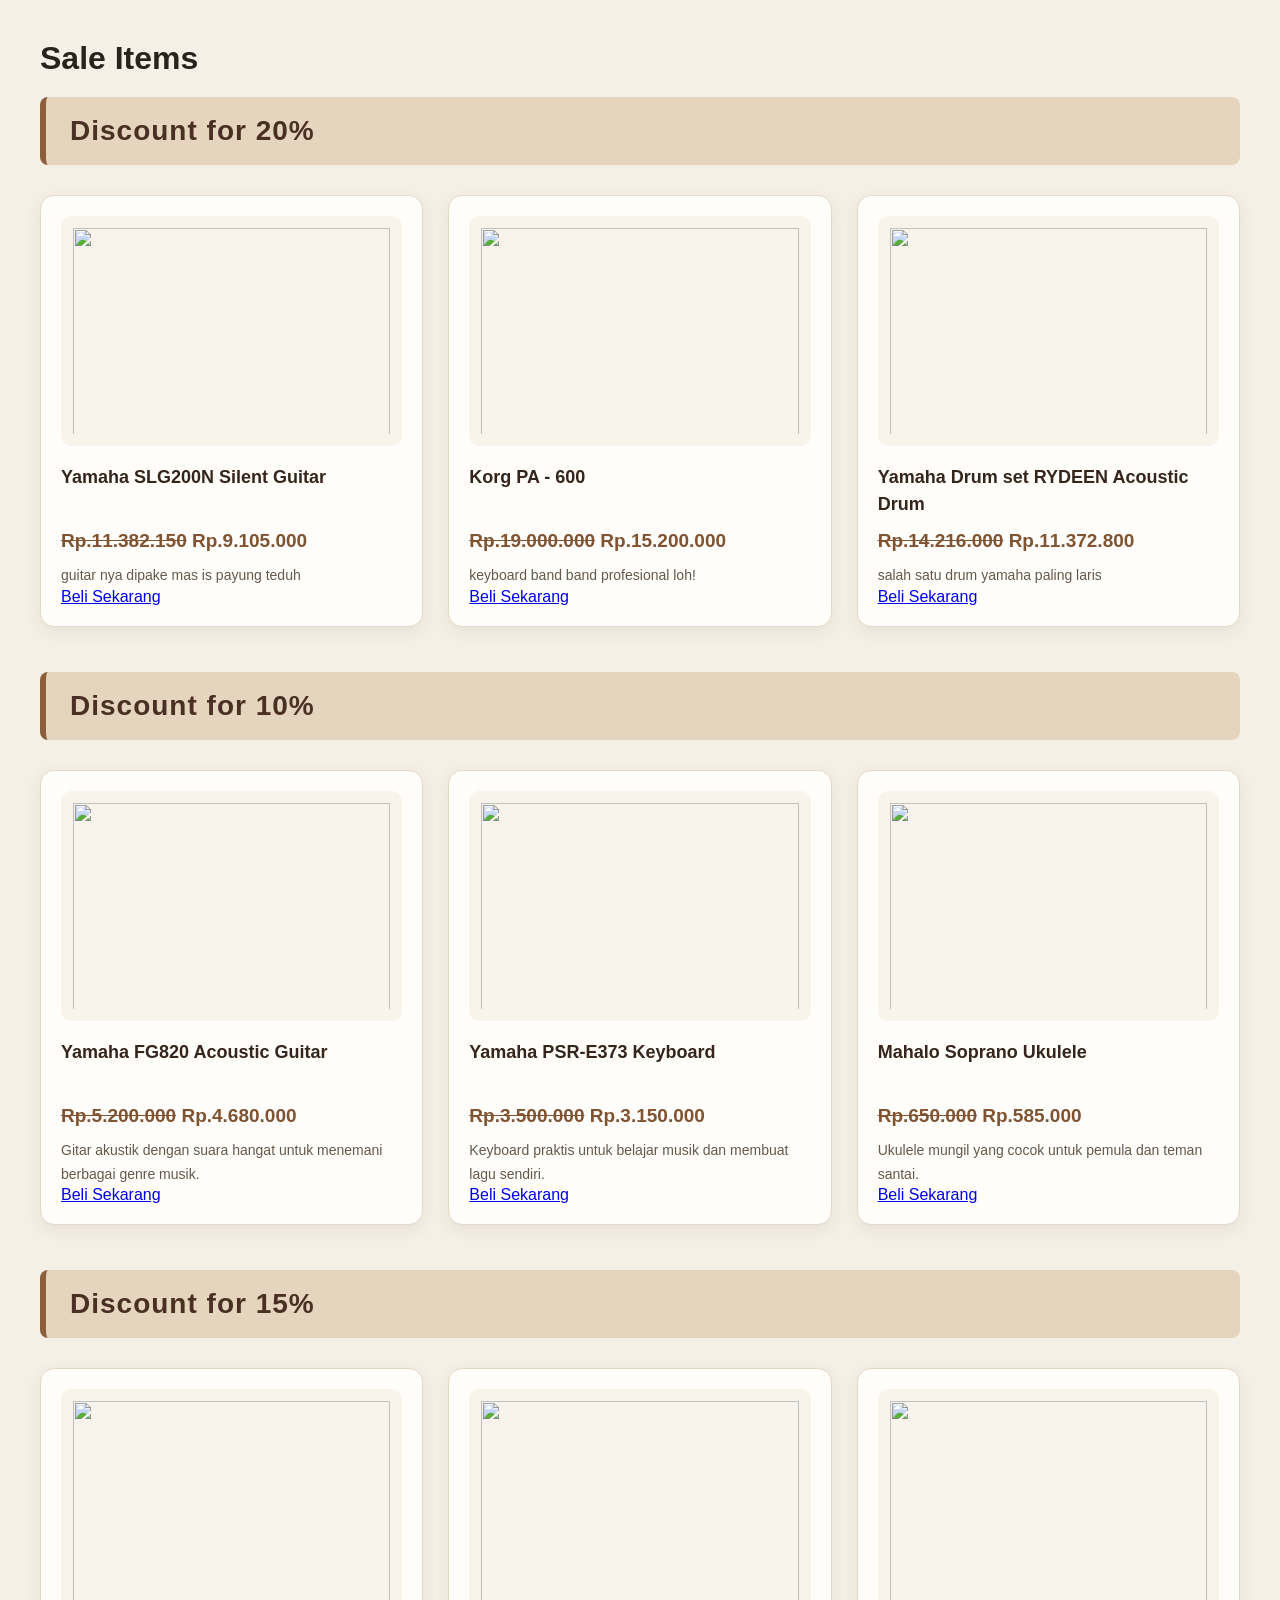
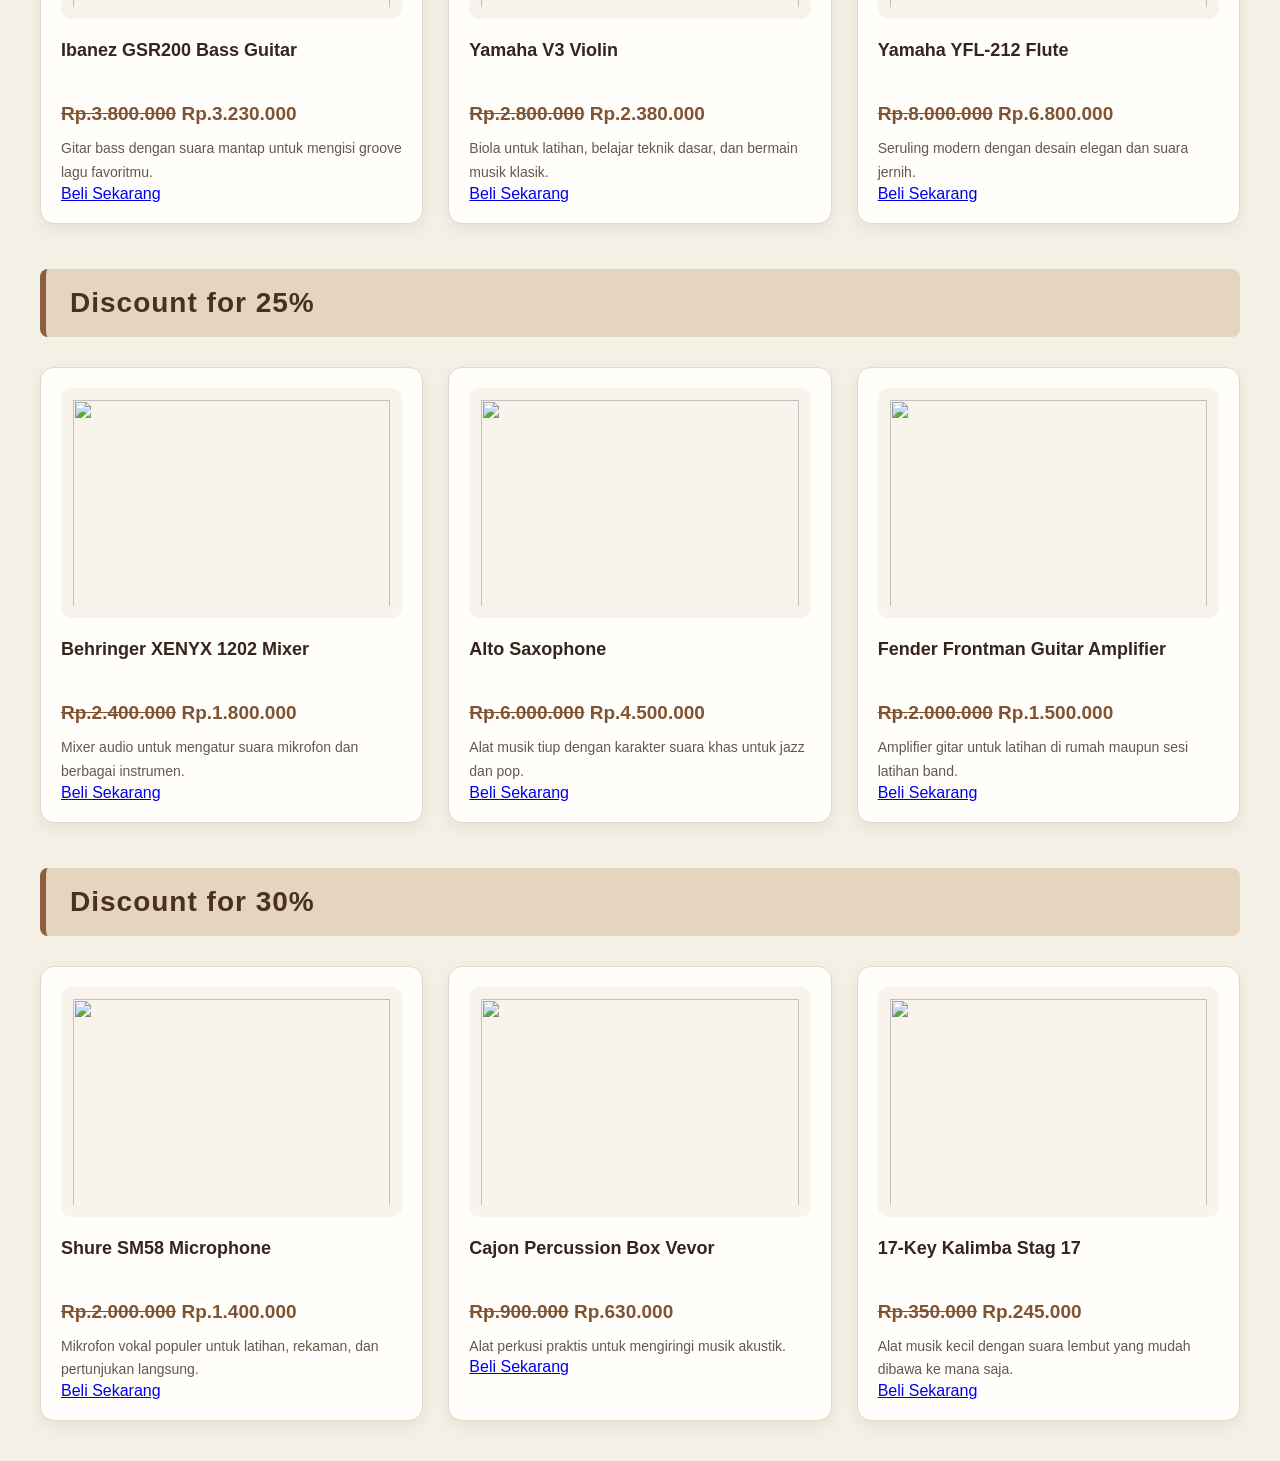
==== index.html @ f2dbce44 "Add files via upload" ====
<!DOCTYPE html>
<html>
<head>
    <title>.::Index::.</title>
    <link rel="stylesheet" href="prod.css">
</head>
<body>

<h1>Sale Items</h1>

<div class="produk">

<h2>Discount for 20%</h2>

    <div class="barang">
        <img src="img/slg200n.jpg">
        <h3>Yamaha SLG200N Silent Guitar</h3>
        <p class="harga"><s>Rp.11.382.150</s> <b>Rp.9.105.000</b></p>
        <p>guitar nya dipake mas is payung teduh</p>
        <a class="beli" href="pembelian.html?produk=Yamaha%20SLG200N%20Silent%20Guitar&harga=9105000">Beli Sekarang</a>
    </div>

    <div class="barang">
        <img src="img/keyboard1.jpg">
        <h3>Korg PA - 600</h3>
        <p class="harga"><s>Rp.19.000.000</s> <b>Rp.15.200.000</b></p>
        <p>keyboard band band profesional loh!</p>
        <a class="beli" href="pembelian.html?produk=Korg%20PA-600&harga=15200000">Beli Sekarang</a>
    </div>

    <div class="barang">
        <img src="img/drum1.jpg">
        <h3>Yamaha Drum set RYDEEN Acoustic Drum</h3>
        <p class="harga"><s>Rp.14.216.000</s> <b>Rp.11.372.800</b></p>
        <p>salah satu drum yamaha paling laris</p>
        <a class="beli" href="pembelian.html?produk=Yamaha%20Drum%20RYDEEN&harga=11372800">Beli Sekarang</a>
    </div>

<h2>Discount for 10%</h2>

    <div class="barang">
        <img src="img/fg820.jpg">
        <h3>Yamaha FG820 Acoustic Guitar</h3>
        <p class="harga"><s>Rp.5.200.000</s> <b>Rp.4.680.000</b></p>
        <p>Gitar akustik dengan suara hangat untuk menemani berbagai genre musik.</p>
        <a class="beli" href="pembelian.html?produk=Yamaha%20FG820%20Acoustic%20Guitar&harga=4680000">Beli Sekarang</a>
    </div>

    <div class="barang">
        <img src="img/e373.jpg">
        <h3>Yamaha PSR-E373 Keyboard</h3>
        <p class="harga"><s>Rp.3.500.000</s> <b>Rp.3.150.000</b></p>
        <p>Keyboard praktis untuk belajar musik dan membuat lagu sendiri.</p>
        <a class="beli" href="pembelian.html?produk=Yamaha%20PSR-E373&harga=3150000">Beli Sekarang</a>
    </div>

    <div class="barang">
        <img src="img/mahalo.jpg">
        <h3>Mahalo Soprano Ukulele</h3>
        <p class="harga"><s>Rp.650.000</s> <b>Rp.585.000</b></p>
        <p>Ukulele mungil yang cocok untuk pemula dan teman santai.</p>
        <a class="beli" href="pembelian.html?produk=Mahalo%20Soprano%20Ukulele&harga=585000">Beli Sekarang</a>
    </div>

<h2>Discount for 15%</h2>

    <div class="barang">
        <img src="img/gsr200.jpg">
        <h3>Ibanez GSR200 Bass Guitar</h3>
        <p class="harga"><s>Rp.3.800.000</s> <b>Rp.3.230.000</b></p>
        <p>Gitar bass dengan suara mantap untuk mengisi groove lagu favoritmu.</p>
        <a class="beli" href="pembelian.html?produk=Ibanez%20GSR200%20Bass%20Guitar&harga=3230000">Beli Sekarang</a>
    </div>

    <div class="barang">
        <img src="img/v3violin.jpg">
        <h3>Yamaha V3 Violin</h3>
        <p class="harga"><s>Rp.2.800.000</s> <b>Rp.2.380.000</b></p>
        <p>Biola untuk latihan, belajar teknik dasar, dan bermain musik klasik.</p>
        <a class="beli" href="pembelian.html?produk=Yamaha%20V3%20Violin&harga=2380000">Beli Sekarang</a>
    </div>

    <div class="barang">
        <img src="img/yfl212.jpg">
        <h3>Yamaha YFL-212 Flute</h3>
        <p class="harga"><s>Rp.8.000.000</s> <b>Rp.6.800.000</b></p>
        <p>Seruling modern dengan desain elegan dan suara jernih.</p>
        <a class="beli" href="pembelian.html?produk=Yamaha%20YFL-212%20Flute&harga=6800000">Beli Sekarang</a>
    </div>

<h2>Discount for 25%</h2>

    <div class="barang">
        <img src="img/xenyx1202.jpg">
        <h3>Behringer XENYX 1202 Mixer</h3>
        <p class="harga"><s>Rp.2.400.000</s> <b>Rp.1.800.000</b></p>
        <p>Mixer audio untuk mengatur suara mikrofon dan berbagai instrumen.</p>
        <a class="beli" href="pembelian.html?produk=Behringer%20XENYX%201202&harga=1800000">Beli Sekarang</a>
    </div>

    <div class="barang">
        <img src="img/altosax.jpg">
        <h3>Alto Saxophone</h3>
        <p class="harga"><s>Rp.6.000.000</s> <b>Rp.4.500.000</b></p>
        <p>Alat musik tiup dengan karakter suara khas untuk jazz dan pop.</p>
        <a class="beli" href="pembelian.html?produk=Alto%20Saxophone&harga=4500000">Beli Sekarang</a>
    </div>

    <div class="barang">
        <img src="img/20g.jpg">
        <h3>Fender Frontman Guitar Amplifier</h3>
        <p class="harga"><s>Rp.2.000.000</s> <b>Rp.1.500.000</b></p>
        <p>Amplifier gitar untuk latihan di rumah maupun sesi latihan band.</p>
        <a class="beli" href="pembelian.html?produk=Fender%20Frontman%20Guitar%20Amplifier&harga=1500000">Beli Sekarang</a>
    </div>

<h2>Discount for 30%</h2>

    <div class="barang">
        <img src="img/sm58.jpg">
        <h3>Shure SM58 Microphone</h3>
        <p class="harga"><s>Rp.2.000.000</s> <b>Rp.1.400.000</b></p>
        <p>Mikrofon vokal populer untuk latihan, rekaman, dan pertunjukan langsung.</p>
        <a class="beli" href="pembelian.html?produk=Shure%20SM58%20Microphone&harga=1400000">Beli Sekarang</a>
    </div>

    <div class="barang">
        <img src="img/vevor'.jpg">
        <h3>Cajon Percussion Box Vevor</h3>
        <p class="harga"><s>Rp.900.000</s> <b>Rp.630.000</b></p>
        <p>Alat perkusi praktis untuk mengiringi musik akustik.</p>
        <a class="beli" href="pembelian.html?produk=Cajon%20Percussion%20Box%20Vevor&harga=630000">Beli Sekarang</a>
    </div>

    <div class="barang">
        <img src="img/s17.jpg">
        <h3>17-Key Kalimba Stag 17</h3>
        <p class="harga"><s>Rp.350.000</s> <b>Rp.245.000</b></p>
        <p>Alat musik kecil dengan suara lembut yang mudah dibawa ke mana saja.</p>
        <a class="beli" href="pembelian.html?produk=17-Key%20Kalimba%20Stag%2017&harga=245000">Beli Sekarang</a>
    </div>

</div>

</body>
</html>
---- prod.css ----
/* ==============================
   BERKAH JAYA MUSIK
   Theme: Cream, White & Brown
   ============================== */

* {
    margin: 0;
    padding: 0;
    box-sizing: border-box;
}

body {
    font-family: Arial, Helvetica, sans-serif;
    background-color: #F5F0E6;
    color: #29231D;
    padding: 40px;
}

/* CONTAINER PRODUK */

.produk {
    max-width: 1400px;
    margin: 0 auto;
    display: grid;
    grid-template-columns: repeat(3, minmax(0, 1fr));
    gap: 25px;
    align-items: stretch;
}

/* JUDUL MERK GITAR */

.produk h2 {
    grid-column: 1 / -1;
    font-size: 28px;
    color: #4A3024;
    background-color: #E6D5BE;
    padding: 18px 24px;
    border-left: 6px solid #8B5E3C;
    border-radius: 8px;
    margin-top: 20px;
    margin-bottom: 5px;
    letter-spacing: 1px;
}

/* KARTU BARANG */

.barang {
    background-color: #FFFEFA;
    border: 1px solid #E4D8C8;
    border-radius: 14px;
    padding: 20px;
    text-align: left;
    box-shadow: 0 5px 15px rgba(65, 43, 29, 0.08);
    transition: transform 0.3s ease,
                box-shadow 0.3s ease;
    overflow: hidden;
}

/* EFEK HOVER */

.barang:hover {
    transform: translateY(-7px);
    box-shadow: 0 12px 25px rgba(65, 43, 29, 0.16);
    border-color: #B18A65;
}

/* GAMBAR GITAR */

.barang img {
    width: 100%;
    height: 230px;
    object-fit: contain;
    background-color: #F8F4EC;
    border-radius: 10px;
    padding: 12px;
    margin-bottom: 18px;
    transition: transform 0.3s ease;
}

.barang:hover img {
    transform: scale(1.04);
}

/* NAMA PRODUK */

.barang h3 {
    font-size: 18px;
    line-height: 1.5;
    color: #35251C;
    margin-bottom: 12px;
    min-height: 54px;
}

/* HARGA PRODUK */

.barang .harga {
    font-size: 19px;
    font-weight: bold;
    color: #805333;
    margin-bottom: 12px;
}

/* DESKRIPSI PRODUK */

.barang p:not(.harga) {
    font-size: 14px;
    line-height: 1.7;
    color: #65584C;
}

/* RESPONSIVE TABLET */

@media screen and (max-width: 1000px) {
    body {
        padding: 25px;
    }

    .produk {
        grid-template-columns: repeat(2, minmax(0, 1fr));
        gap: 20px;
    }

    .barang img {
        height: 210px;
    }
}

/* RESPONSIVE HP */

@media screen and (max-width: 600px) {
    body {
        padding: 15px;
    }

    .produk {
        grid-template-columns: 1fr;
        gap: 16px;
    }

    .produk h2 {
        font-size: 23px;
        padding: 15px 18px;
        margin-top: 15px;
    }

    .barang {
        padding: 16px;
    }

    .barang img {
        height: 220px;
    }

    .barang h3 {
        font-size: 17px;
        min-height: auto;
    }

    .barang .harga {
        font-size: 18px;
    }

```css
/* DROPDOWN KATALOG PER MERK */

body {
    background-color: #F5F0E6;
    color: #29231D;
    font-family: Arial, Helvetica, sans-serif;
    padding: 30px;
}

body > h1 {
    text-align: center;
    color: #4A3024;
    margin-bottom: 30px;
    font-size: 36px;
}

.produk {
    max-width: 1400px;
    margin: auto;
}

/* KOTAK DROPDOWN */

.kategori {
    background-color: #FFFEFA;
    border: 1px solid #E4D8C8;
    border-radius: 12px;
    margin-bottom: 15px;
    overflow: hidden;
    box-shadow: 0 4px 12px rgba(65, 43, 29, 0.08);
}

/* NAMA MERK */

.kategori summary {
    background-color: #E6D5BE;
    color: #4A3024;
    padding: 20px 24px;
    font-size: 21px;
    font-weight: bold;
    cursor: pointer;
    list-style: none;
    transition: background-color 0.3s ease;
}

.kategori summary::-webkit-details-marker {
    display: none;
}

.kategori summary::after {
    content: "+";
    float: right;
    font-size: 25px;
    line-height: 20px;
}

.kategori[open] summary::after {
    content: "\2212";
}

.kategori summary:hover {
    background-color: #D9C2A5;
}

/* DAFTAR PRODUK DI DALAM DROPDOWN */

.daftar-barang {
    display: grid;
    grid-template-columns: repeat(3, minmax(0, 1fr));
    gap: 22px;
    padding: 22px;
}

/* KARTU PRODUK */

.barang {
    background-color: #FFFEFA;
    border: 1px solid #E4D8C8;
    border-radius: 12px;
    padding: 18px;
    box-shadow: 0 4px 12px rgba(65, 43, 29, 0.06);
    transition: transform 0.3s ease, box-shadow 0.3s ease;
}

.barang:hover {
    transform: translateY(-5px);
    box-shadow: 0 10px 20px rgba(65, 43, 29, 0.13);
}

.barang img {
    width: 100%;
    height: 220px;
    object-fit: contain;
    background-color: #F8F4EC;
    border-radius: 8px;
    padding: 10px;
    margin-bottom: 15px;
}

.barang h3 {
    color: #35251C;
    font-size: 18px;
    line-height: 1.5;
    margin-bottom: 10px;
}

.barang .harga {
    color: #805333;
    font-size: 18px;
    font-weight: bold;
    margin-bottom: 10px;
}

.barang p:not(.harga) {
    color: #65584C;
    font-size: 14px;
    line-height: 1.6;
}

/* TABLET */

@media screen and (max-width: 1000px) {
    .daftar-barang {
        grid-template-columns: repeat(2, minmax(0, 1fr));
        gap: 16px;
        padding: 16px;
    }
}

/* HP */

@media screen and (max-width: 600px) {
    body {
        padding: 15px;
    }

    body > h1 {
        font-size: 28px;
    }

    .kategori summary {
        padding: 16px;
        font-size: 18px;
    }

    .daftar-barang {
        grid-template-columns: 1fr;
        padding: 12px;
    }

    .barang img {
        height: 200px;
    }

    
.beli {
    display: inline-block;
    margin-top: 12px;
    padding: 10px 18px;
    background: #182848;
    color: white;
    text-decoration: none;
    border-radius: 5px;
    font-weight: bold;
    transition: 0.3s;
}

.beli:hover {
    background: #d35400;
    transform: translateY(-2px);
}

.beli {
    display: inline-block;
    margin-top: 12px;
    padding: 10px 18px;
    background: #182848;
    color: white;
    text-decoration: none;
    border-radius: 5px;
    font-weight: bold;
    transition: 0.3s;
}

.beli:hover {
    background: #d35400;
}
}
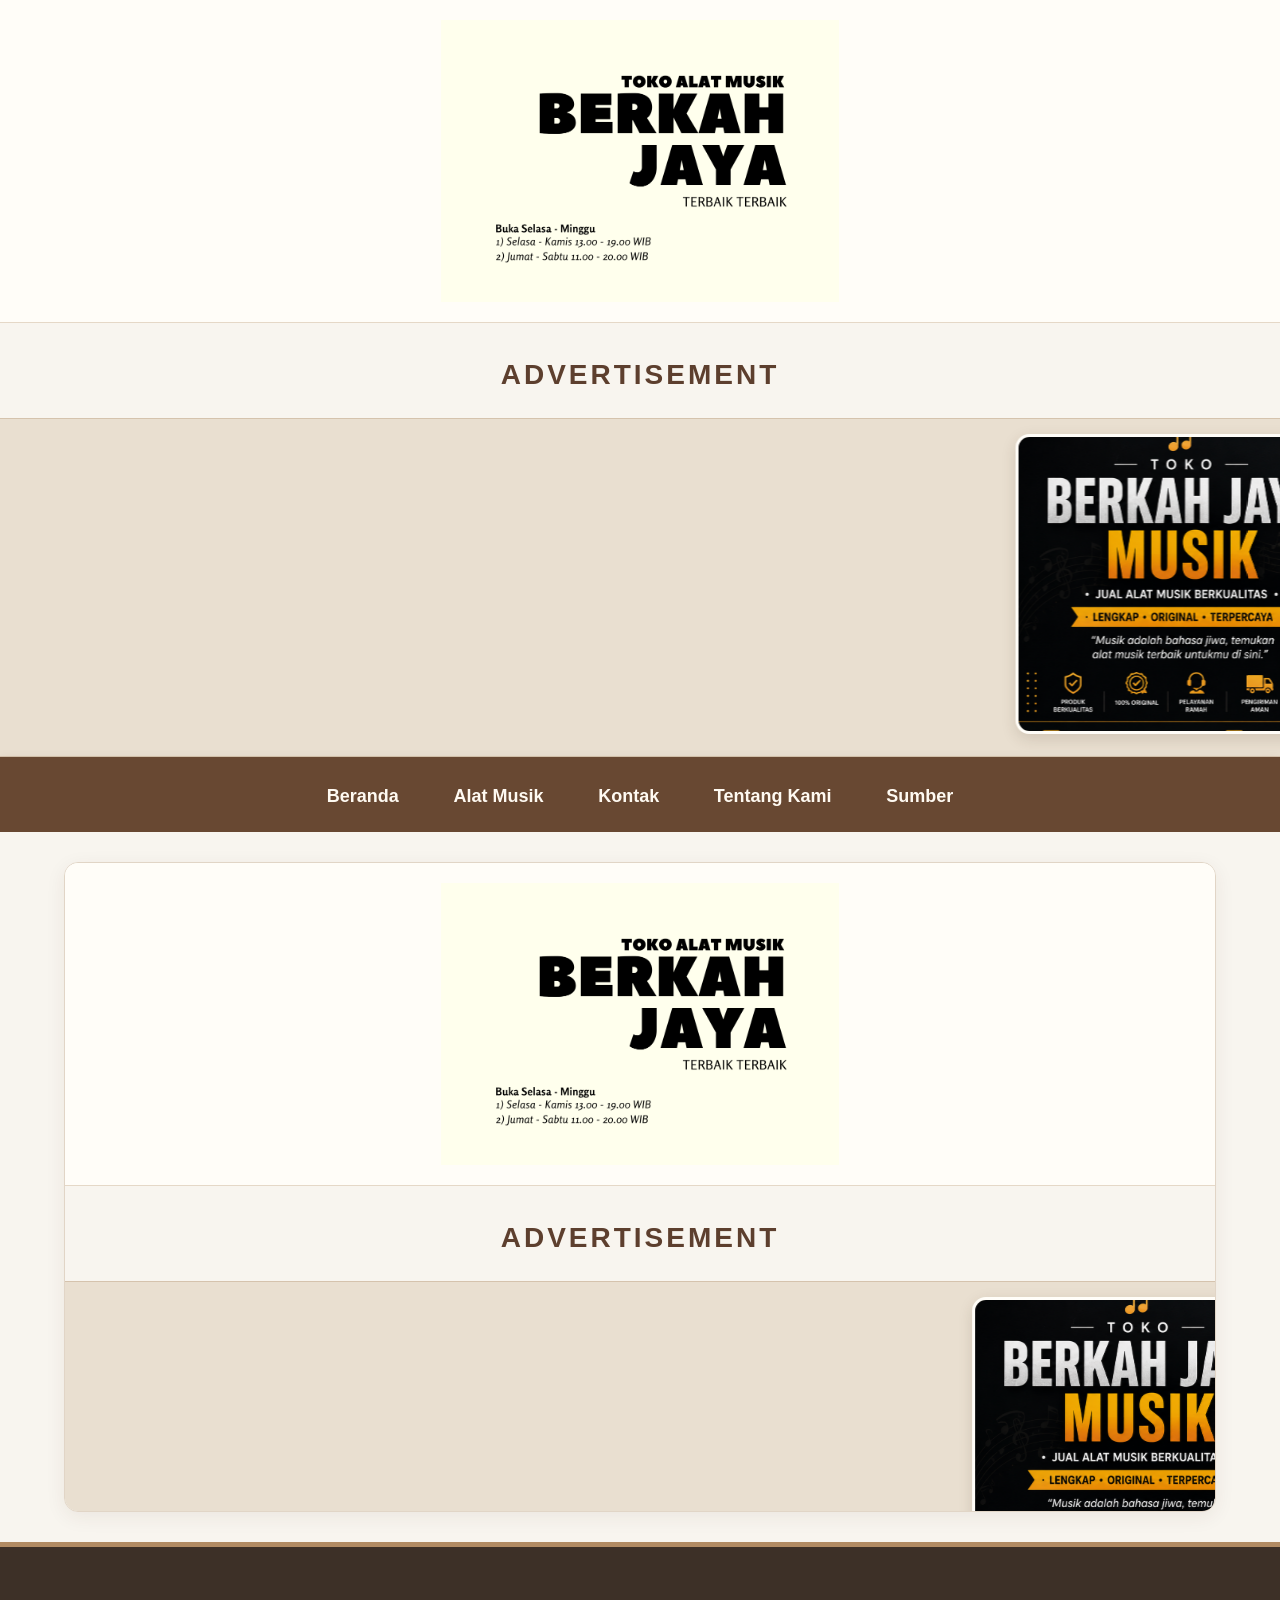
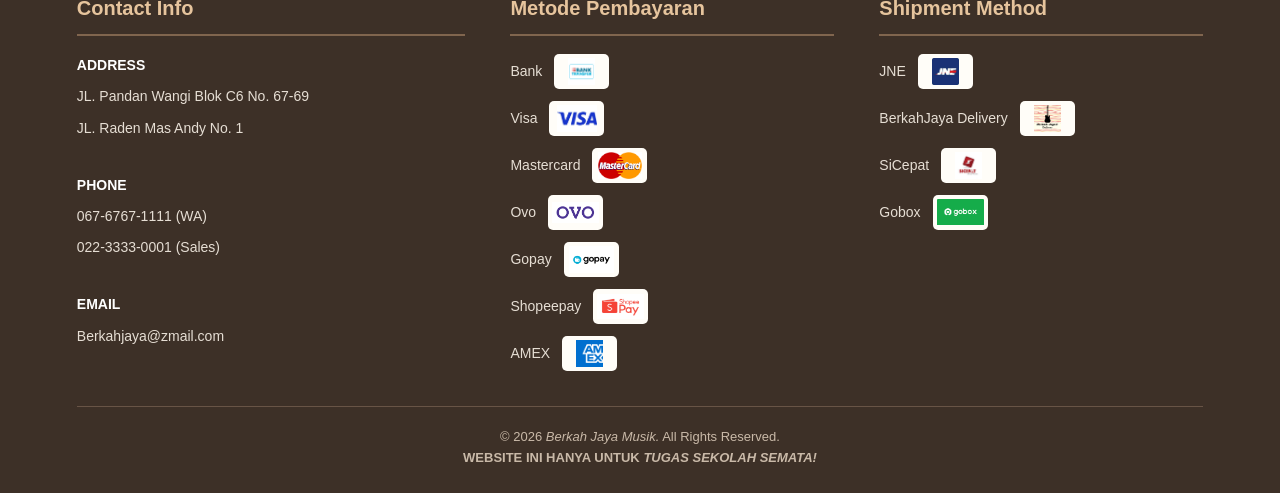
==== commit 68acc0fa: "Update and rename Website Toko Alat Musik Daffa.html to index.html" ====
--- a/index.html
+++ b/index.html
@@ -1,147 +1,137 @@
-
-<!DOCTYPE html>
 <html>
-<head>
-    <title>.::Index::.</title>
-    <link rel="stylesheet" href="prod.css">
+<head>	
+	<title>Berkah Jaya Musik</title>
+	<link rel="stylesheet" href="design_final.css">
 </head>
 <body>
+<header align="center">
 
-<h1>Sale Items</h1>
+	<img src="img/header1.png" width="600" height="423"></img>
 
-<div class="produk">
+</header>
 
-<h2>Discount for 20%</h2>
 
-    <div class="barang">
-        <img src="img/slg200n.jpg">
-        <h3>Yamaha SLG200N Silent Guitar</h3>
-        <p class="harga"><s>Rp.11.382.150</s> <b>Rp.9.105.000</b></p>
-        <p>guitar nya dipake mas is payung teduh</p>
-        <a class="beli" href="pembelian.html?produk=Yamaha%20SLG200N%20Silent%20Guitar&harga=9105000">Beli Sekarang</a>
+	<h1 align="center">ADVERTISEMENT</h1>
+	<marquee behavior="scroll" direction="left" scrollamount="10">
+		<img src="img/banner.png" width="800" height="450">
+		<img src="img/banner 2.png" width="800" height="450">
+		<img src="img/banner 3.png" width="800" height="450">
+</marquee>
+
+<nav><font size="5">
+	<a href="beranda.html" target="konten">Beranda</a>
+	<a href="produk.html" target="konten">Alat Musik</a>
+	<a href="kontak.html" target="konten">Kontak</a>
+    <a href="aboutus.html" target="konten">Tentang Kami</a>
+    <a href="sumber.html" target="konten">Sumber</a>
+
+</font></nav>
+<main>
+	<iframe name="konten" src="index.html" width="100%" height="600"></iframe>
+</main>
+<footer>
+
+    <div class="footer-container">
+        <div class="footer-column">
+
+            <h3>Contact Info</h3>
+            <p><b>ADDRESS</b></p>
+            <p>JL. Pandan Wangi Blok C6 No. 67-69</p>
+            <p>JL. Raden Mas Andy No. 1</p>
+            <br>
+
+            <p><b>PHONE</b></p>
+            <p>067-6767-1111 (WA)</p>
+            <p>022-3333-0001 (Sales)</p>
+            <br>
+
+            <p><b>EMAIL</b></p>
+            <p>Berkahjaya@zmail.com</p>
+
+        </div>
+
+
+        <div class="footer-column">
+
+            <h3>Metode Pembayaran</h3>
+
+            <ul>
+                <li>
+                  Bank
+                    <img src="img/bank.png" alt="Bank">
+                </li>
+
+                <li>
+                    Visa
+                    <img src="img/visa.jpg" alt="Visa">
+                </li>
+
+                <li>
+                    Mastercard
+                    <img src="img/mastercard.png" alt="Mastercard">
+                </li>
+
+                <li>
+                    Ovo
+                    <img src="img/ovo.png" alt="Ovo">
+                </li>
+
+                <li>
+                    Gopay
+                    <img src="img/gopay.png" alt="Gopay">
+                </li>
+
+                <li>
+                    Shopeepay
+                    <img src="img/shopeepay.png" alt="Shopeepay">
+                </li>
+
+                <li>
+                    AMEX
+                    <img src="img/amex.png" alt="AMEX">
+                </li>
+            </ul>
+
+        </div>
+
+
+        <div class="footer-column">
+
+            <h3>Shipment Method</h3>
+
+            <ul>
+                <li>
+                    JNE
+                    <img src="img/jne.jpg" alt="JNE">
+                </li>
+
+                <li>
+                    BerkahJaya Delivery
+                    <img src="img/logo (1).png" alt="BerkahJaya Delivery">
+                </li>
+
+                <li>
+                    SiCepat
+                    <img src="img/sicepat.jpg" alt="SiCepat">
+                </li>
+
+                <li>
+                    Gobox
+                    <img src="img/gobox.png" alt="Gobox">
+                </li>
+            </ul>
+
+        </div>
+
     </div>
 
-    <div class="barang">
-        <img src="img/keyboard1.jpg">
-        <h3>Korg PA - 600</h3>
-        <p class="harga"><s>Rp.19.000.000</s> <b>Rp.15.200.000</b></p>
-        <p>keyboard band band profesional loh!</p>
-        <a class="beli" href="pembelian.html?produk=Korg%20PA-600&harga=15200000">Beli Sekarang</a>
+
+    <div class="footer-bottom">
+        <p>&copy; 2026 <i>Berkah Jaya Musik.</i> All Rights Reserved.</p>
+        <p><b>WEBSITE INI HANYA UNTUK <i>TUGAS SEKOLAH SEMATA!</i></b></p>
     </div>
 
-    <div class="barang">
-        <img src="img/drum1.jpg">
-        <h3>Yamaha Drum set RYDEEN Acoustic Drum</h3>
-        <p class="harga"><s>Rp.14.216.000</s> <b>Rp.11.372.800</b></p>
-        <p>salah satu drum yamaha paling laris</p>
-        <a class="beli" href="pembelian.html?produk=Yamaha%20Drum%20RYDEEN&harga=11372800">Beli Sekarang</a>
-    </div>
-
-<h2>Discount for 10%</h2>
-
-    <div class="barang">
-        <img src="img/fg820.jpg">
-        <h3>Yamaha FG820 Acoustic Guitar</h3>
-        <p class="harga"><s>Rp.5.200.000</s> <b>Rp.4.680.000</b></p>
-        <p>Gitar akustik dengan suara hangat untuk menemani berbagai genre musik.</p>
-        <a class="beli" href="pembelian.html?produk=Yamaha%20FG820%20Acoustic%20Guitar&harga=4680000">Beli Sekarang</a>
-    </div>
-
-    <div class="barang">
-        <img src="img/e373.jpg">
-        <h3>Yamaha PSR-E373 Keyboard</h3>
-        <p class="harga"><s>Rp.3.500.000</s> <b>Rp.3.150.000</b></p>
-        <p>Keyboard praktis untuk belajar musik dan membuat lagu sendiri.</p>
-        <a class="beli" href="pembelian.html?produk=Yamaha%20PSR-E373&harga=3150000">Beli Sekarang</a>
-    </div>
-
-    <div class="barang">
-        <img src="img/mahalo.jpg">
-        <h3>Mahalo Soprano Ukulele</h3>
-        <p class="harga"><s>Rp.650.000</s> <b>Rp.585.000</b></p>
-        <p>Ukulele mungil yang cocok untuk pemula dan teman santai.</p>
-        <a class="beli" href="pembelian.html?produk=Mahalo%20Soprano%20Ukulele&harga=585000">Beli Sekarang</a>
-    </div>
-
-<h2>Discount for 15%</h2>
-
-    <div class="barang">
-        <img src="img/gsr200.jpg">
-        <h3>Ibanez GSR200 Bass Guitar</h3>
-        <p class="harga"><s>Rp.3.800.000</s> <b>Rp.3.230.000</b></p>
-        <p>Gitar bass dengan suara mantap untuk mengisi groove lagu favoritmu.</p>
-        <a class="beli" href="pembelian.html?produk=Ibanez%20GSR200%20Bass%20Guitar&harga=3230000">Beli Sekarang</a>
-    </div>
-
-    <div class="barang">
-        <img src="img/v3violin.jpg">
-        <h3>Yamaha V3 Violin</h3>
-        <p class="harga"><s>Rp.2.800.000</s> <b>Rp.2.380.000</b></p>
-        <p>Biola untuk latihan, belajar teknik dasar, dan bermain musik klasik.</p>
-        <a class="beli" href="pembelian.html?produk=Yamaha%20V3%20Violin&harga=2380000">Beli Sekarang</a>
-    </div>
-
-    <div class="barang">
-        <img src="img/yfl212.jpg">
-        <h3>Yamaha YFL-212 Flute</h3>
-        <p class="harga"><s>Rp.8.000.000</s> <b>Rp.6.800.000</b></p>
-        <p>Seruling modern dengan desain elegan dan suara jernih.</p>
-        <a class="beli" href="pembelian.html?produk=Yamaha%20YFL-212%20Flute&harga=6800000">Beli Sekarang</a>
-    </div>
-
-<h2>Discount for 25%</h2>
-
-    <div class="barang">
-        <img src="img/xenyx1202.jpg">
-        <h3>Behringer XENYX 1202 Mixer</h3>
-        <p class="harga"><s>Rp.2.400.000</s> <b>Rp.1.800.000</b></p>
-        <p>Mixer audio untuk mengatur suara mikrofon dan berbagai instrumen.</p>
-        <a class="beli" href="pembelian.html?produk=Behringer%20XENYX%201202&harga=1800000">Beli Sekarang</a>
-    </div>
-
-    <div class="barang">
-        <img src="img/altosax.jpg">
-        <h3>Alto Saxophone</h3>
-        <p class="harga"><s>Rp.6.000.000</s> <b>Rp.4.500.000</b></p>
-        <p>Alat musik tiup dengan karakter suara khas untuk jazz dan pop.</p>
-        <a class="beli" href="pembelian.html?produk=Alto%20Saxophone&harga=4500000">Beli Sekarang</a>
-    </div>
-
-    <div class="barang">
-        <img src="img/20g.jpg">
-        <h3>Fender Frontman Guitar Amplifier</h3>
-        <p class="harga"><s>Rp.2.000.000</s> <b>Rp.1.500.000</b></p>
-        <p>Amplifier gitar untuk latihan di rumah maupun sesi latihan band.</p>
-        <a class="beli" href="pembelian.html?produk=Fender%20Frontman%20Guitar%20Amplifier&harga=1500000">Beli Sekarang</a>
-    </div>
-
-<h2>Discount for 30%</h2>
-
-    <div class="barang">
-        <img src="img/sm58.jpg">
-        <h3>Shure SM58 Microphone</h3>
-        <p class="harga"><s>Rp.2.000.000</s> <b>Rp.1.400.000</b></p>
-        <p>Mikrofon vokal populer untuk latihan, rekaman, dan pertunjukan langsung.</p>
-        <a class="beli" href="pembelian.html?produk=Shure%20SM58%20Microphone&harga=1400000">Beli Sekarang</a>
-    </div>
-
-    <div class="barang">
-        <img src="img/vevor'.jpg">
-        <h3>Cajon Percussion Box Vevor</h3>
-        <p class="harga"><s>Rp.900.000</s> <b>Rp.630.000</b></p>
-        <p>Alat perkusi praktis untuk mengiringi musik akustik.</p>
-        <a class="beli" href="pembelian.html?produk=Cajon%20Percussion%20Box%20Vevor&harga=630000">Beli Sekarang</a>
-    </div>
-
-    <div class="barang">
-        <img src="img/s17.jpg">
-        <h3>17-Key Kalimba Stag 17</h3>
-        <p class="harga"><s>Rp.350.000</s> <b>Rp.245.000</b></p>
-        <p>Alat musik kecil dengan suara lembut yang mudah dibawa ke mana saja.</p>
-        <a class="beli" href="pembelian.html?produk=17-Key%20Kalimba%20Stag%2017&harga=245000">Beli Sekarang</a>
-    </div>
-
-</div>
-
+</footer>
 </body>
 </html>
+	
--- a/design_final.css
+++ b/design_final.css
@@ -0,0 +1,362 @@
+/* =====================================
+   BERKAH JAYA MUSIK
+   Cream - Wood Brown - Blue
+===================================== */
+
+/* RESET */
+
+* {
+    margin: 0;
+    padding: 0;
+    box-sizing: border-box;
+}
+
+body {
+    font-family: 'Segoe UI', Arial, sans-serif;
+    background-color: #f8f5ef;
+    color: #332820;
+    line-height: 1.6;
+}
+
+
+/* =====================================
+   HEADER
+===================================== */
+
+header {
+    background-color: #fffdf8;
+    padding: 20px;
+    text-align: center;
+
+    border-bottom: 1px solid #e5d8c7;
+}
+
+header img {
+    width: 400px;
+    height: 282px;
+    object-fit: contain;
+
+    transition: transform 0.3s ease;
+}
+
+header img:hover {
+    transform: scale(1.05);
+}
+
+
+/* =====================================
+   ADVERTISEMENT
+===================================== */
+
+h1 {
+    color: #5d3f2e;
+    font-size: 28px;
+    font-weight: 800;
+
+    text-align: center;
+    letter-spacing: 3px;
+
+    margin: 30px 0 20px;
+}
+
+/* Area banner */
+
+marquee {
+    display: block;
+
+    background-color: #e9dfd0;
+    padding: 15px 0;
+
+    border-top: 1px solid #d5c3ad;
+    border-bottom: 1px solid #d5c3ad;
+}
+
+/* Gambar banner */
+
+marquee img {
+    width: 650px;
+    height: 300px;
+
+    object-fit: cover;
+
+    margin: 0 12px;
+
+    border-radius: 14px;
+    border: 3px solid #fffdf8;
+
+    box-shadow: 0 5px 15px rgba(70, 48, 30, 0.15);
+}
+
+
+/* =====================================
+   NAVIGATION
+===================================== */
+
+nav {
+    background-color: #684832;
+
+    display: flex;
+    justify-content: center;
+    align-items: center;
+
+    gap: 15px;
+    padding: 18px 20px;
+
+    box-shadow: 0 4px 12px rgba(65, 43, 27, 0.12);
+}
+
+/* Link navigasi */
+
+nav a {
+    color: #fffaf2;
+    text-decoration: none;
+
+    font-size: 18px;
+    font-weight: 600;
+
+    padding: 10px 24px;
+    border-radius: 8px;
+
+    transition: 0.3s ease;
+}
+
+/* Efek hover */
+
+nav a:hover {
+    background-color: #dceaf5;
+    color: #285779;
+
+    transform: translateY(-2px);
+}
+
+
+/* =====================================
+   MAIN CONTENT
+===================================== */
+
+main {
+    padding: 30px 5%;
+    background-color: #f8f5ef;
+}
+
+/* Iframe */
+
+iframe {
+    display: block;
+
+    width: 100%;
+    height: 650px;
+
+    border: 1px solid #e1d5c6;
+    border-radius: 14px;
+
+    background-color: #fffdf8;
+
+    box-shadow: 0 5px 20px rgba(70, 48, 30, 0.07);
+}
+
+
+/* =====================================
+   FOOTER
+===================================== */
+
+footer {
+    background-color: #3d3027;
+    color: #f8f1e7;
+
+    padding: 45px 6% 25px;
+
+    border-top: 5px solid #b18a62;
+}
+
+/* Susunan kolom footer */
+
+.footer-container {
+    display: grid;
+
+    grid-template-columns: 1.2fr 1fr 1fr;
+
+    gap: 45px;
+
+    max-width: 1200px;
+    margin: auto;
+}
+
+/* Judul setiap kolom */
+
+.footer-column h3 {
+    color: #e6c49d;
+
+    font-size: 20px;
+    font-weight: 700;
+
+    margin-bottom: 18px;
+    padding-bottom: 10px;
+
+    border-bottom: 2px solid #80654e;
+}
+
+/* Informasi kontak */
+
+.footer-column p {
+    font-size: 14px;
+    color: #e6ded4;
+
+    margin-bottom: 9px;
+}
+
+/* Label ADDRESS, PHONE, EMAIL */
+
+.footer-column b {
+    color: #ffffff;
+    font-weight: 700;
+}
+
+/* Garis horizontal */
+
+footer hr {
+    display: none;
+}
+
+
+/* =====================================
+   LIST PEMBAYARAN & PENGIRIMAN
+===================================== */
+
+.footer-column ul {
+    list-style: none;
+
+    display: flex;
+    flex-direction: column;
+
+    gap: 12px;
+}
+
+/* Setiap item */
+
+.footer-column li {
+    display: flex;
+    align-items: center;
+
+    gap: 12px;
+
+    color: #e6ded4;
+    font-size: 14px;
+}
+
+/* Logo pembayaran dan pengiriman */
+
+.footer-column li img {
+    width: 55px;
+    height: 35px;
+
+    object-fit: contain;
+
+    background-color: #fffdf8;
+
+    padding: 4px;
+    border-radius: 5px;
+
+    transition: transform 0.2s ease;
+}
+
+.footer-column li img:hover {
+    transform: scale(1.08);
+}
+
+
+/* =====================================
+   FOOTER COPYRIGHT
+===================================== */
+
+.footer-bottom {
+    max-width: 1200px;
+
+    margin: 35px auto 0;
+    padding-top: 20px;
+
+    border-top: 1px solid #685446;
+
+    text-align: center;
+
+    color: #c9b9a8;
+    font-size: 13px;
+}
+
+
+/* =====================================
+   RESPONSIVE TABLET
+===================================== */
+
+@media (max-width: 900px) {
+
+    .footer-container {
+        grid-template-columns: repeat(2, 1fr);
+        gap: 35px;
+    }
+
+    marquee img {
+        width: 500px;
+        height: 250px;
+    }
+
+    nav a {
+        padding: 10px 18px;
+    }
+
+}
+
+
+/* =====================================
+   RESPONSIVE HP
+===================================== */
+
+@media (max-width: 600px) {
+
+    header img {
+        width: 120px;
+        height: 120px;
+    }
+
+    h1 {
+        font-size: 23px;
+    }
+
+    marquee img {
+        width: 85vw;
+        height: 200px;
+    }
+
+    nav {
+        flex-wrap: wrap;
+        gap: 5px;
+        padding: 12px;
+    }
+
+    nav a {
+        font-size: 15px;
+        padding: 8px 14px;
+    }
+
+    main {
+        padding: 20px 4%;
+    }
+
+    iframe {
+        height: 550px;
+    }
+
+    footer {
+        padding: 35px 7% 20px;
+    }
+
+    .footer-container {
+        grid-template-columns: 1fr;
+        gap: 30px;
+    }
+
+    .footer-column h3 {
+        font-size: 19px;
+    }
+
+}
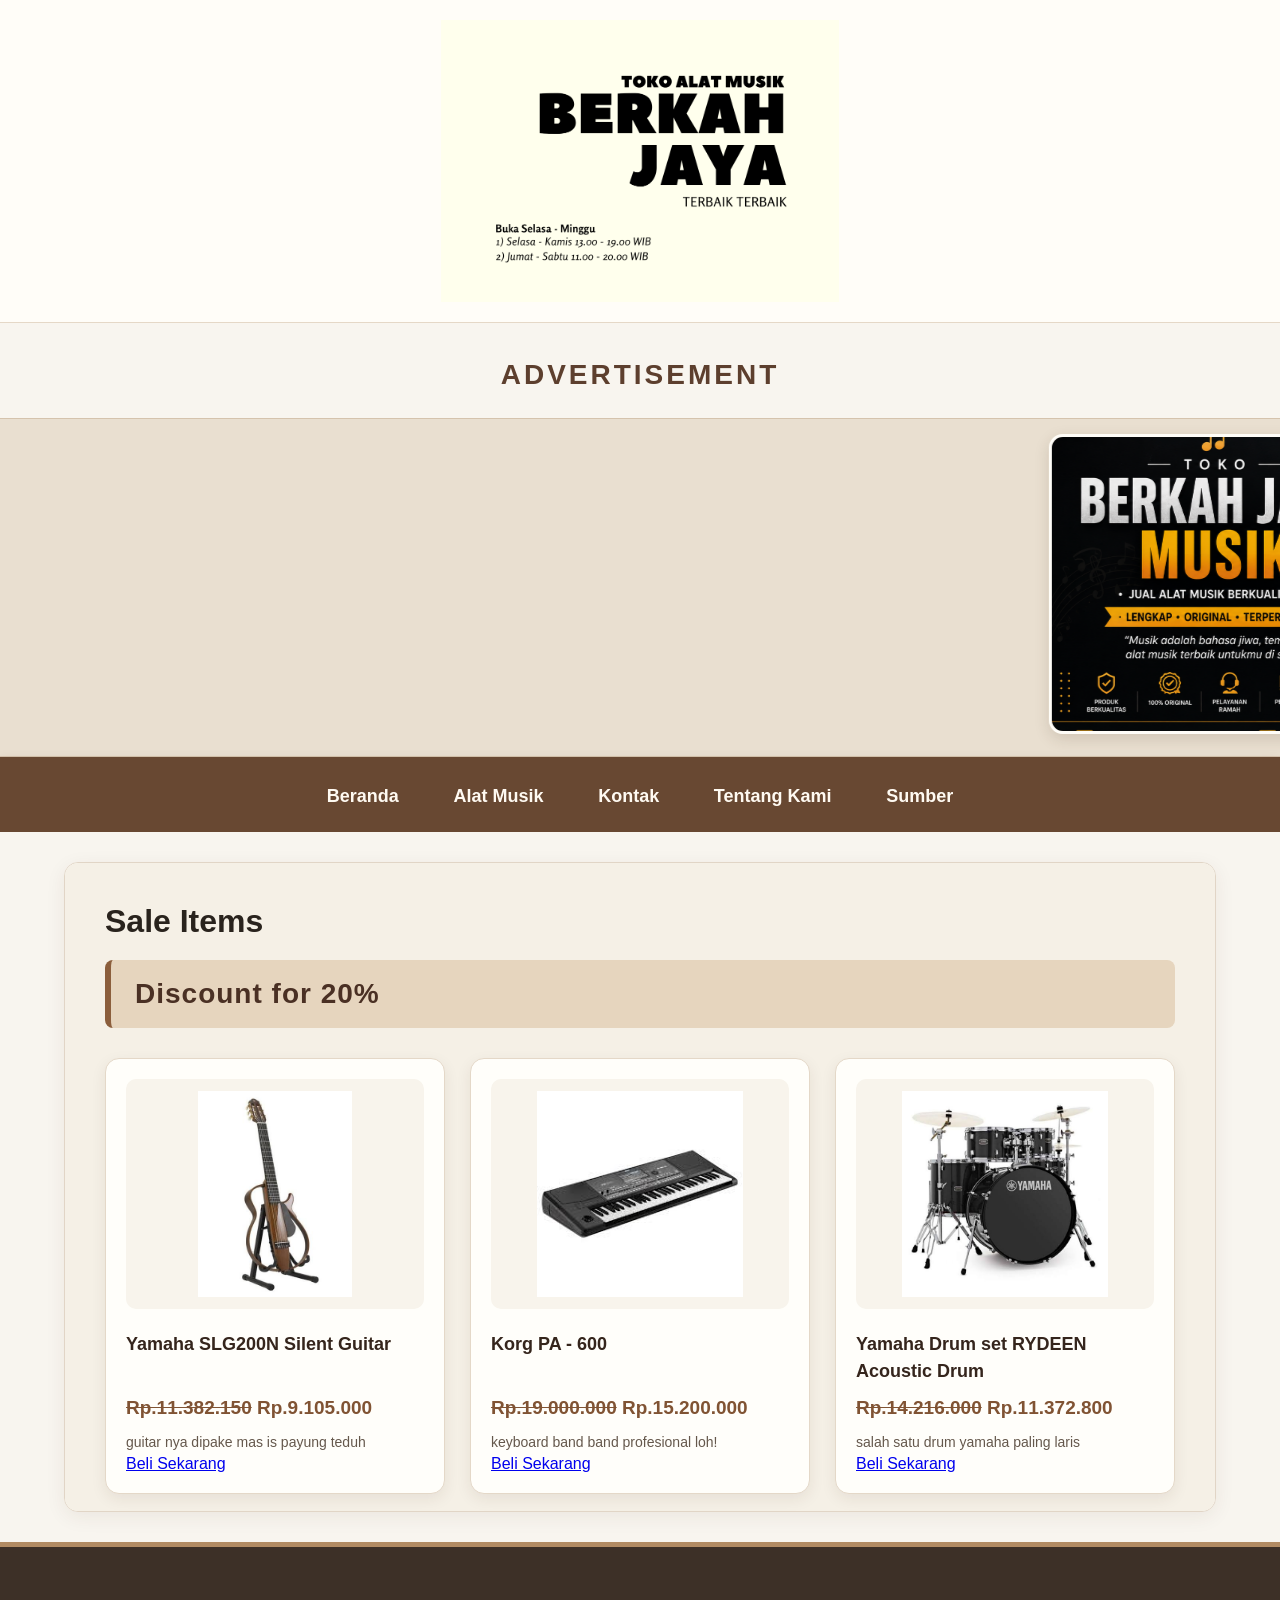
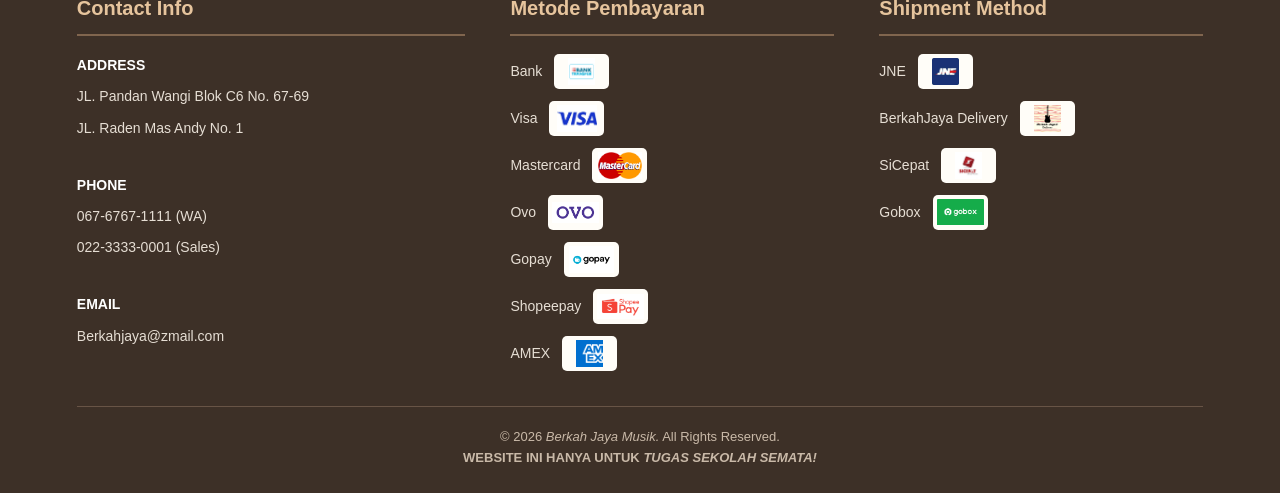
==== commit 10c486f9: "Update index.html" ====
--- a/index.html
+++ b/index.html
@@ -27,7 +27,7 @@
 
 </font></nav>
 <main>
-	<iframe name="konten" src="index.html" width="100%" height="600"></iframe>
+	<iframe name="konten" src="beranda.html" width="100%" height="600"></iframe>
 </main>
 <footer>
 
